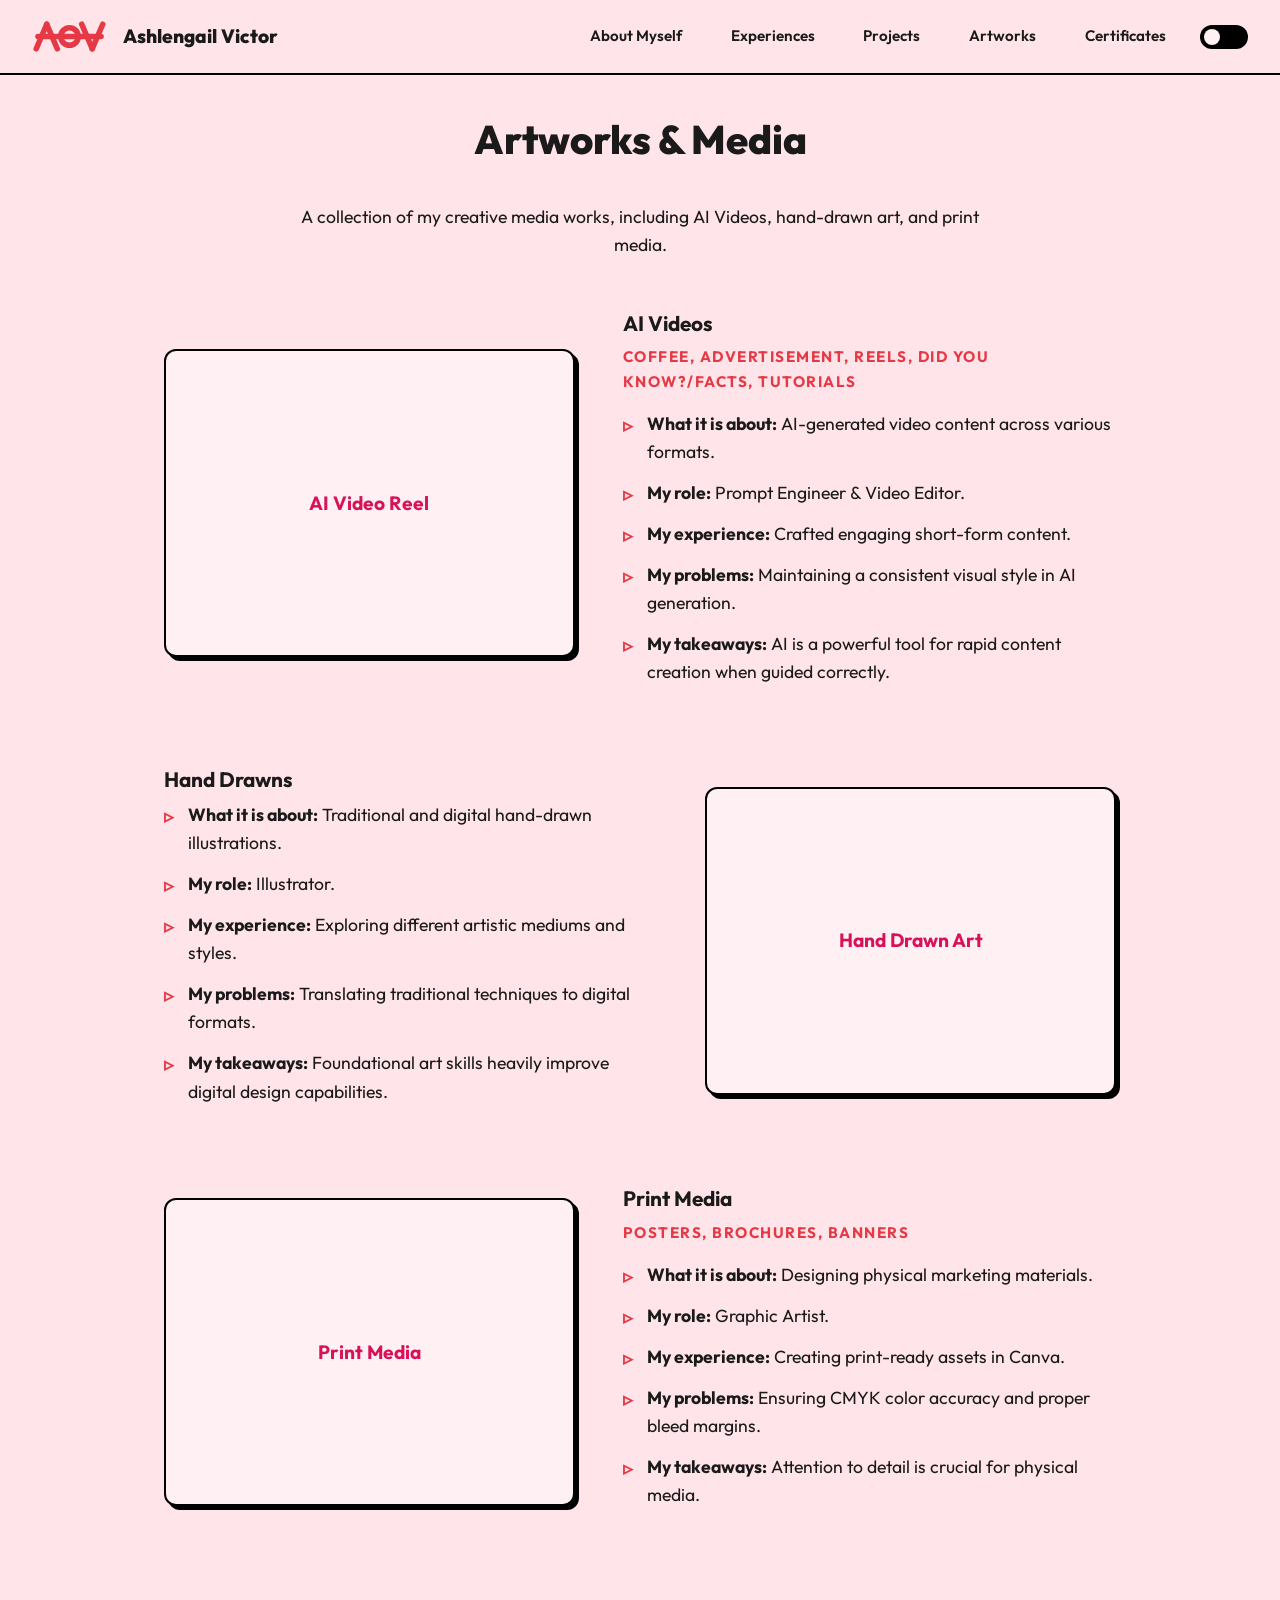
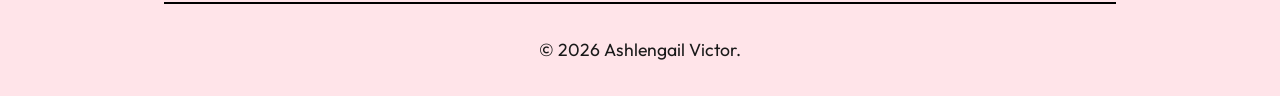
==== artworks.html @ 469a78cc "Replace header text with icons on mobile" ====
<!DOCTYPE html>
<html lang="en">
<head>
    <meta charset="UTF-8">
    <meta name="viewport" content="width=device-width, initial-scale=1.0">
    <title>Ashlengail Victor - Portfolio</title>
    <meta name="description" content="Portfolio of Ashlengail Victor, IT Professional & Front-End Developer.">
    <link rel="stylesheet" href="style.css">
    <link rel="preconnect" href="https://fonts.googleapis.com">
    <link rel="preconnect" href="https://fonts.gstatic.com" crossorigin>
    <link href="https://fonts.googleapis.com/css2?family=Outfit:wght@300;400;600;700;800&display=swap" rel="stylesheet">
</head>
<body>


    <!-- Sticky Header -->
    <nav class="sticky-header">
        <div class="header-left">
            <div class="header-logo" id="main-logo">
                <svg viewBox="0 0 210 100" xmlns="http://www.w3.org/2000/svg" class="av-svg-logo-static">
                    <path class="av-stroke-static" d="M 10,85 L 40,15" />
                    <path class="av-stroke-static" d="M 40,15 L 70,85" />
                    <circle class="av-stroke-static" cx="105" cy="50" r="25" />
                    <path class="av-stroke-static" d="M 140,15 L 170,85" />
                    <path class="av-stroke-static" d="M 170,85 L 200,15" />
                    <path class="av-stroke-static" d="M 15,50 L 195,50" />
                </svg>
            </div>
            <span class="header-name">Ashlengail Victor</span>
        </div>
        <div class="header-right">
            <a href="index.html" class="header-btn" title="About Myself"><span class="nav-text">About Myself</span><svg class="nav-icon" viewBox="0 0 24 24" fill="none" stroke="currentColor" stroke-width="2" stroke-linecap="round" stroke-linejoin="round"><path d="M20 21v-2a4 4 0 0 0-4-4H8a4 4 0 0 0-4 4v2"></path><circle cx="12" cy="7" r="4"></circle></svg></a>
            <a href="experience.html" class="header-btn" title="Experiences"><span class="nav-text">Experiences</span><svg class="nav-icon" viewBox="0 0 24 24" fill="none" stroke="currentColor" stroke-width="2" stroke-linecap="round" stroke-linejoin="round"><rect x="2" y="7" width="20" height="14" rx="2" ry="2"></rect><path d="M16 21V5a2 2 0 0 0-2-2h-4a2 2 0 0 0-2 2v16"></path></svg></a>
            <a href="projects.html" class="header-btn" title="Projects"><span class="nav-text">Projects</span><svg class="nav-icon" viewBox="0 0 24 24" fill="none" stroke="currentColor" stroke-width="2" stroke-linecap="round" stroke-linejoin="round"><polyline points="16 18 22 12 16 6"></polyline><polyline points="8 6 2 12 8 18"></polyline></svg></a>
            <a href="artworks.html" class="header-btn" title="Artworks"><span class="nav-text">Artworks</span><svg class="nav-icon" viewBox="0 0 24 24" fill="none" stroke="currentColor" stroke-width="2" stroke-linecap="round" stroke-linejoin="round"><circle cx="13.5" cy="5.5" r="2.5"></circle><circle cx="17.5" cy="10.5" r="2.5"></circle><circle cx="8.5" cy="7.5" r="2.5"></circle><circle cx="6.5" cy="12.5" r="2.5"></circle><path d="M12 2C6.5 2 2 6.5 2 12s4.5 10 10 10c.926 0 1.648-.746 1.648-1.688 0-.437-.18-.835-.437-1.125-.29-.289-.438-.652-.438-1.125a1.64 1.64 0 0 1 1.668-1.668h1.996c3.051 0 5.555-2.503 5.555-5.554C21.965 6.012 17.461 2 12 2z"></path></svg></a>
            <a href="certifications.html" class="header-btn" title="Certificates"><span class="nav-text">Certificates</span><svg class="nav-icon" viewBox="0 0 24 24" fill="none" stroke="currentColor" stroke-width="2" stroke-linecap="round" stroke-linejoin="round"><circle cx="12" cy="8" r="7"></circle><polyline points="8.21 13.89 7 23 12 20 17 23 15.79 13.88"></polyline></svg></a>
            <div class="theme-toggle">
                <label class="switch" aria-label="Toggle Dark Mode">
                    <input type="checkbox" id="darkModeToggle">
                    <span class="slider round"></span>
                </label>
            </div>
        </div>
    </nav>

    <div class="container">
        <main>


            <!-- Artworks Section -->
            <section class="section" id="artworks">
                <h3 class="page-title">Artworks & Media</h3>
                <p class="justified-text" style="text-align: center; max-width: 700px; margin: 0 auto 3rem auto;">A collection of my creative media works, including AI Videos, hand-drawn art, and print media.</p>

                <!-- AI Videos -->
                <div class="project-row">
                    <div class="project-image">
                        <div class="image-placeholder">AI Video Reel</div>
                    </div>
                    <div class="project-text">
                        <h4>AI Videos</h4>
                        <span class="subtitle">Coffee, Advertisement, Reels, Did you know?/Facts, Tutorials</span>
                        <ul class="styled-list">
                            <li><strong>What it is about:</strong> AI-generated video content across various formats.</li>
                            <li><strong>My role:</strong> Prompt Engineer & Video Editor.</li>
                            <li><strong>My experience:</strong> Crafted engaging short-form content.</li>
                            <li><strong>My problems:</strong> Maintaining a consistent visual style in AI generation.</li>
                            <li><strong>My takeaways:</strong> AI is a powerful tool for rapid content creation when guided correctly.</li>
                        </ul>
                    </div>
                </div>

                <!-- Hand Drawns -->
                <div class="project-row reverse">
                    <div class="project-image">
                        <div class="image-placeholder">Hand Drawn Art</div>
                    </div>
                    <div class="project-text">
                        <h4>Hand Drawns</h4>
                        <ul class="styled-list">
                            <li><strong>What it is about:</strong> Traditional and digital hand-drawn illustrations.</li>
                            <li><strong>My role:</strong> Illustrator.</li>
                            <li><strong>My experience:</strong> Exploring different artistic mediums and styles.</li>
                            <li><strong>My problems:</strong> Translating traditional techniques to digital formats.</li>
                            <li><strong>My takeaways:</strong> Foundational art skills heavily improve digital design capabilities.</li>
                        </ul>
                    </div>
                </div>

                <!-- Print Media -->
                <div class="project-row">
                    <div class="project-image">
                        <div class="image-placeholder">Print Media</div>
                    </div>
                    <div class="project-text">
                        <h4>Print Media</h4>
                        <span class="subtitle">Posters, Brochures, Banners</span>
                        <ul class="styled-list">
                            <li><strong>What it is about:</strong> Designing physical marketing materials.</li>
                            <li><strong>My role:</strong> Graphic Artist.</li>
                            <li><strong>My experience:</strong> Creating print-ready assets in Canva.</li>
                            <li><strong>My problems:</strong> Ensuring CMYK color accuracy and proper bleed margins.</li>
                            <li><strong>My takeaways:</strong> Attention to detail is crucial for physical media.</li>
                        </ul>
                    </div>
                </div>
            </section>


        </main>

        <footer>
            <p>&copy; 2026 Ashlengail Victor.</p>
        </footer>
    </div>
    
    <a href="#" id="backToTop" class="back-to-top" aria-label="Back to top">
        <svg width="24" height="24" viewBox="0 0 24 24" fill="none" stroke="currentColor" stroke-width="2" stroke-linecap="round" stroke-linejoin="round"><path d="M18 15l-6-6-6 6"/></svg>
    </a>
    <script src="script.js"></script>
</body>
</html>
---- style.css ----
/* Base Variables - Light Mode (Default) */
:root {
    /* Colors */
    --bg-color: #ffe4e9; /* Light pink background */
    --text-color: #1a1a1a;
    --accent-primary: #e63946; /* Red accent */
    --accent-secondary: #d81159; /* Deeper pink accent */
    --card-bg: #fff0f3;
    
    /* Borders & Shadows - Crisp & Sharp */
    --border-color: #000000;
    --border-width: 2px;
    --shadow-color: #000000;
    --shadow-offset: 4px;
    --border-radius: 12px;
    --text-shadow-color: #000000;
}

/* Dark Mode Variables */
[data-theme="dark"] {
    /* Colors */
    --bg-color: #0b0c10; /* Shade of black */
    --text-color: #f1f5f9;
    --accent-primary: #5eead4; /* Deep/bright teal */
    --accent-secondary: #7dd3fc; /* Light blue accent */
    --card-bg: #0f172a; /* Deep blueish black */
    
    /* Borders & Shadows */
    --border-color: #7dd3fc; /* High contrast blue/teal border */
    --shadow-color: #7dd3fc;
    --text-shadow-color: #020617; /* Very dark shadow for text contrast */
}

/* Global Reset */
* {
    box-sizing: border-box;
    margin: 0;
    padding: 0;
}

body {
    font-family: 'Outfit', sans-serif;
    background-color: var(--bg-color);
    color: var(--text-color);
    line-height: 1.6;
    transition: background-color 0.4s ease, color 0.4s ease;
}

.container {
    max-width: 1000px;
    margin: 0 auto;
    position: relative;
    padding: 2rem 1.5rem;
}

/* Startup Overlay Animation */
#startup-overlay {
    position: fixed;
    top: 0; left: 0; width: 100vw; height: 100vh;
    background: var(--bg-color);
    z-index: 10000;
    transition: opacity 0.5s ease;
}

.startup-logo-container {
    position: absolute;
    top: 50%;
    left: 50%;
    transform: translate(-50%, -50%);
    width: 240px;
    height: 150px;
    transition: all 0.6s cubic-bezier(0.25, 1, 0.5, 1);
}

.av-svg-logo {
    width: 100%;
    height: 100%;
    overflow: visible;
}

.av-stroke {
    fill: none;
    stroke: var(--accent-primary);
    stroke-width: 14;
    stroke-linecap: round;
    stroke-linejoin: round;
    stroke-dasharray: 200;
    stroke-dashoffset: 200;
    animation: drawStroke 0.4s ease forwards;
}

/* Stagger the drawing of the logo parts */
.av-leg-left { animation-delay: 0s; }
.av-leg-right { animation-delay: 0.1s; }
.av-o { animation-delay: 0.2s; }
.av-v-left { animation-delay: 0.3s; }
.av-v-right { animation-delay: 0.4s; }
.av-cross { animation-delay: 0.5s; }

@keyframes drawStroke {
    to { stroke-dashoffset: 0; }
}

.spin-animation {
    animation: spinWoosh 1s cubic-bezier(0.25, 1, 0.5, 1) forwards;
}

@keyframes spinWoosh {
    0% { transform: rotate(0deg); }
    100% { transform: rotate(1080deg); }
}

/* Sticky Header */
.sticky-header {
    position: sticky;
    top: 0;
    background-color: var(--bg-color);
    border-bottom: var(--border-width) solid var(--border-color);
    padding: 1rem 2rem;
    display: flex;
    justify-content: space-between;
    align-items: center;
    z-index: 1000;
    transition: background-color 0.4s ease, border-color 0.4s ease;
}

.header-left {
    display: flex;
    align-items: center;
    gap: 1rem;
}

.header-logo {
    width: 75px;
    height: 35px;
    cursor: pointer;
    transition: transform 0.5s ease;
    display: inline-block;
}

.header-logo:hover {
    transform: rotate(360deg);
}

.av-svg-logo-static {
    width: 100%;
    height: 100%;
    overflow: visible;
}

.av-stroke-static {
    fill: none;
    stroke: var(--accent-primary);
    stroke-width: 16;
    stroke-linecap: round;
    stroke-linejoin: round;
    transition: stroke 0.4s ease;
}

.header-name {
    font-weight: 800;
    font-size: 1.2rem;
}

.header-right {
    display: flex;
    align-items: center;
    gap: 1.2rem;
}

.header-btn {
    text-decoration: none;
    color: var(--text-color);
    font-weight: 600;
    border: var(--border-width) solid transparent;
    padding: 0.4rem 0.8rem;
    border-radius: 8px;
    transition: all 0.3s ease;
    font-size: 0.95rem;
}

.header-btn:hover {
    border-color: var(--border-color);
    background-color: var(--card-bg);
    box-shadow: 2px 2px 0 var(--shadow-color);
}

/* Typography */
h1 {
    font-size: 3.2rem;
    font-weight: 800;
    margin-bottom: 0.5rem;
    color: var(--accent-primary);
    letter-spacing: -1px;
    line-height: 1.2;
    transition: color 0.4s ease;
}

h2 {
    font-size: 1.5rem;
    font-weight: 600;
    margin-bottom: 1.5rem;
    color: var(--accent-secondary);
    transition: color 0.4s ease;
}

.page-title {
    font-size: 2.5rem;
    font-weight: 800;
    margin-bottom: 2rem;
    color: var(--text-color);
    text-align: center;
    display: block;
    transition: color 0.4s ease;
}

h4 {
    font-size: 1.3rem;
    font-weight: 700;
    margin-bottom: 0.3rem;
}

p {
    font-size: 1.1rem;
    font-weight: 400;
}

.justified-text {
    text-align: justify;
}

.subtitle {
    display: block;
    font-weight: 700;
    color: var(--accent-primary);
    margin-bottom: 1rem;
    font-size: 0.95rem;
    text-transform: uppercase;
    letter-spacing: 1.5px;
    transition: color 0.4s ease;
}

/* Illustrated Theme Styles */
.card {
    background-color: var(--card-bg);
    border: var(--border-width) solid var(--border-color);
    border-radius: var(--border-radius);
    padding: 2rem;
    box-shadow: var(--shadow-offset) var(--shadow-offset) 0 var(--shadow-color);
    transition: transform 0.2s ease, box-shadow 0.2s ease, background-color 0.4s ease, border-color 0.4s ease;
}

.card:hover {
    transform: translate(-2px, -2px);
    box-shadow: calc(var(--shadow-offset) + 2px) calc(var(--shadow-offset) + 2px) 0 var(--shadow-color);
}

.section {
    margin-bottom: 5rem;
}

/* Zig Zag Project Rows */
.project-row {
    display: flex;
    gap: 3rem;
    align-items: center;
    margin-bottom: 4rem;
}

.project-row.reverse {
    flex-direction: row-reverse;
}

.project-image {
    flex: 1;
}

.image-placeholder {
    width: 100%;
    aspect-ratio: 4/3;
    background-color: var(--card-bg);
    border: var(--border-width) solid var(--border-color);
    border-radius: var(--border-radius);
    box-shadow: var(--shadow-offset) var(--shadow-offset) 0 var(--shadow-color);
    display: flex;
    justify-content: center;
    align-items: center;
    font-weight: 700;
    color: var(--accent-secondary);
    font-size: 1.2rem;
    transition: background-color 0.4s ease, border-color 0.4s ease;
}

.project-text {
    flex: 1.2;
}

/* Layouts */
.grid-2 {
    display: grid;
    grid-template-columns: 1fr 1fr;
    gap: 2rem;
}

/* Lists */
.styled-list {
    list-style: none;
}

.styled-list li {
    position: relative;
    padding-left: 1.5rem;
    margin-bottom: 0.8rem;
    font-size: 1.1rem;
}

.styled-list li::before {
    content: "▹";
    position: absolute;
    left: 0;
    color: var(--accent-primary);
    font-weight: bold;
    font-size: 1.2rem;
    transition: color 0.4s ease;
}

/* Footer */
footer {
    text-align: center;
    margin-top: 4rem;
    padding-top: 2rem;
    border-top: var(--border-width) solid var(--border-color);
    font-weight: 600;
    transition: border-color 0.4s ease;
}

/* Theme Toggle Switch */
.theme-toggle {
    display: flex;
    align-items: center;
}

.switch {
    position: relative;
    display: inline-block;
    width: 48px;
    height: 24px;
}

.switch input {
    opacity: 0;
    width: 0;
    height: 0;
}

.slider {
    position: absolute;
    cursor: pointer;
    top: 0;
    left: 0;
    right: 0;
    bottom: 0;
    background-color: var(--border-color);
    transition: 0.4s;
    border-radius: 34px;
}

.slider:before {
    position: absolute;
    content: "";
    height: 16px;
    width: 16px;
    left: 4px;
    bottom: 4px;
    background-color: var(--card-bg);
    transition: 0.4s;
    border-radius: 50%;
}

input:checked + .slider {
    background-color: var(--accent-primary);
}

input:focus + .slider {
    box-shadow: 0 0 1px var(--accent-primary);
}

input:checked + .slider:before {
    transform: translateX(24px);
}

/* Responsive */
@media (max-width: 900px) {
    .project-row, .project-row.reverse {
        flex-direction: column;
        gap: 2rem;
    }
    .sticky-header {
        flex-direction: column;
        gap: 1rem;
    }
    .header-right {
        flex-wrap: wrap;
        justify-content: center;
    }
}
@media (max-width: 768px) {
    h1 { font-size: 2.8rem; }
    .grid-2 { grid-template-columns: 1fr; gap: 1.5rem; }
}
@media (max-width: 480px) {
    h1 { font-size: 2.3rem; }
    .page-title { font-size: 2rem; }
}

/* Back to Top Button */
.back-to-top {
    position: fixed;
    bottom: 30px;
    right: 30px;
    background-color: var(--accent-primary);
    color: white;
    width: 45px;
    height: 45px;
    border-radius: 50%;
    display: flex;
    align-items: center;
    justify-content: center;
    text-decoration: none;
    border: 2px solid var(--border-color);
    box-shadow: 2px 2px 0 var(--border-color);
    z-index: 1000;
    opacity: 0;
    visibility: hidden;
    transition: all 0.3s ease;
}
.back-to-top.visible {
    opacity: 1;
    visibility: visible;
}
.back-to-top:hover {
    transform: translateY(-4px);
    box-shadow: 4px 6px 0 var(--border-color);
}

/* Additional Mobile Fixes */
@media (max-width: 900px) {
    .sticky-header {
        padding: 1rem 1rem;
    }
}
@media (max-width: 768px) {
    .container {
        padding: 1.5rem 1rem;
    }
    .card {
        padding: 1.5rem;
    }
    .project-image img {
        width: 100%;
        height: auto;
    }
    .header-btn {
        padding: 0.3rem 0.6rem;
        font-size: 0.85rem;
    }
    .header-right {
        gap: 0.8rem;
    }
}
@media (max-width: 480px) {
    .container {
        padding: 1rem 0.8rem;
    }
    .card {
        padding: 1rem;
    }
    .styled-list li {
        font-size: 1rem;
    }
}

/* Icon Navigation Styles */
.nav-icon {
    display: none;
    width: 24px;
    height: 24px;
    vertical-align: middle;
}
.nav-text {
    display: inline;
}

@media (max-width: 900px) {
    .nav-text {
        display: none;
    }
    .nav-icon {
        display: block;
    }
    .header-right {
        gap: 1.2rem;
        flex-wrap: nowrap;
        justify-content: center;
        width: 100%;
    }
    .header-btn {
        padding: 0.5rem;
    }
}
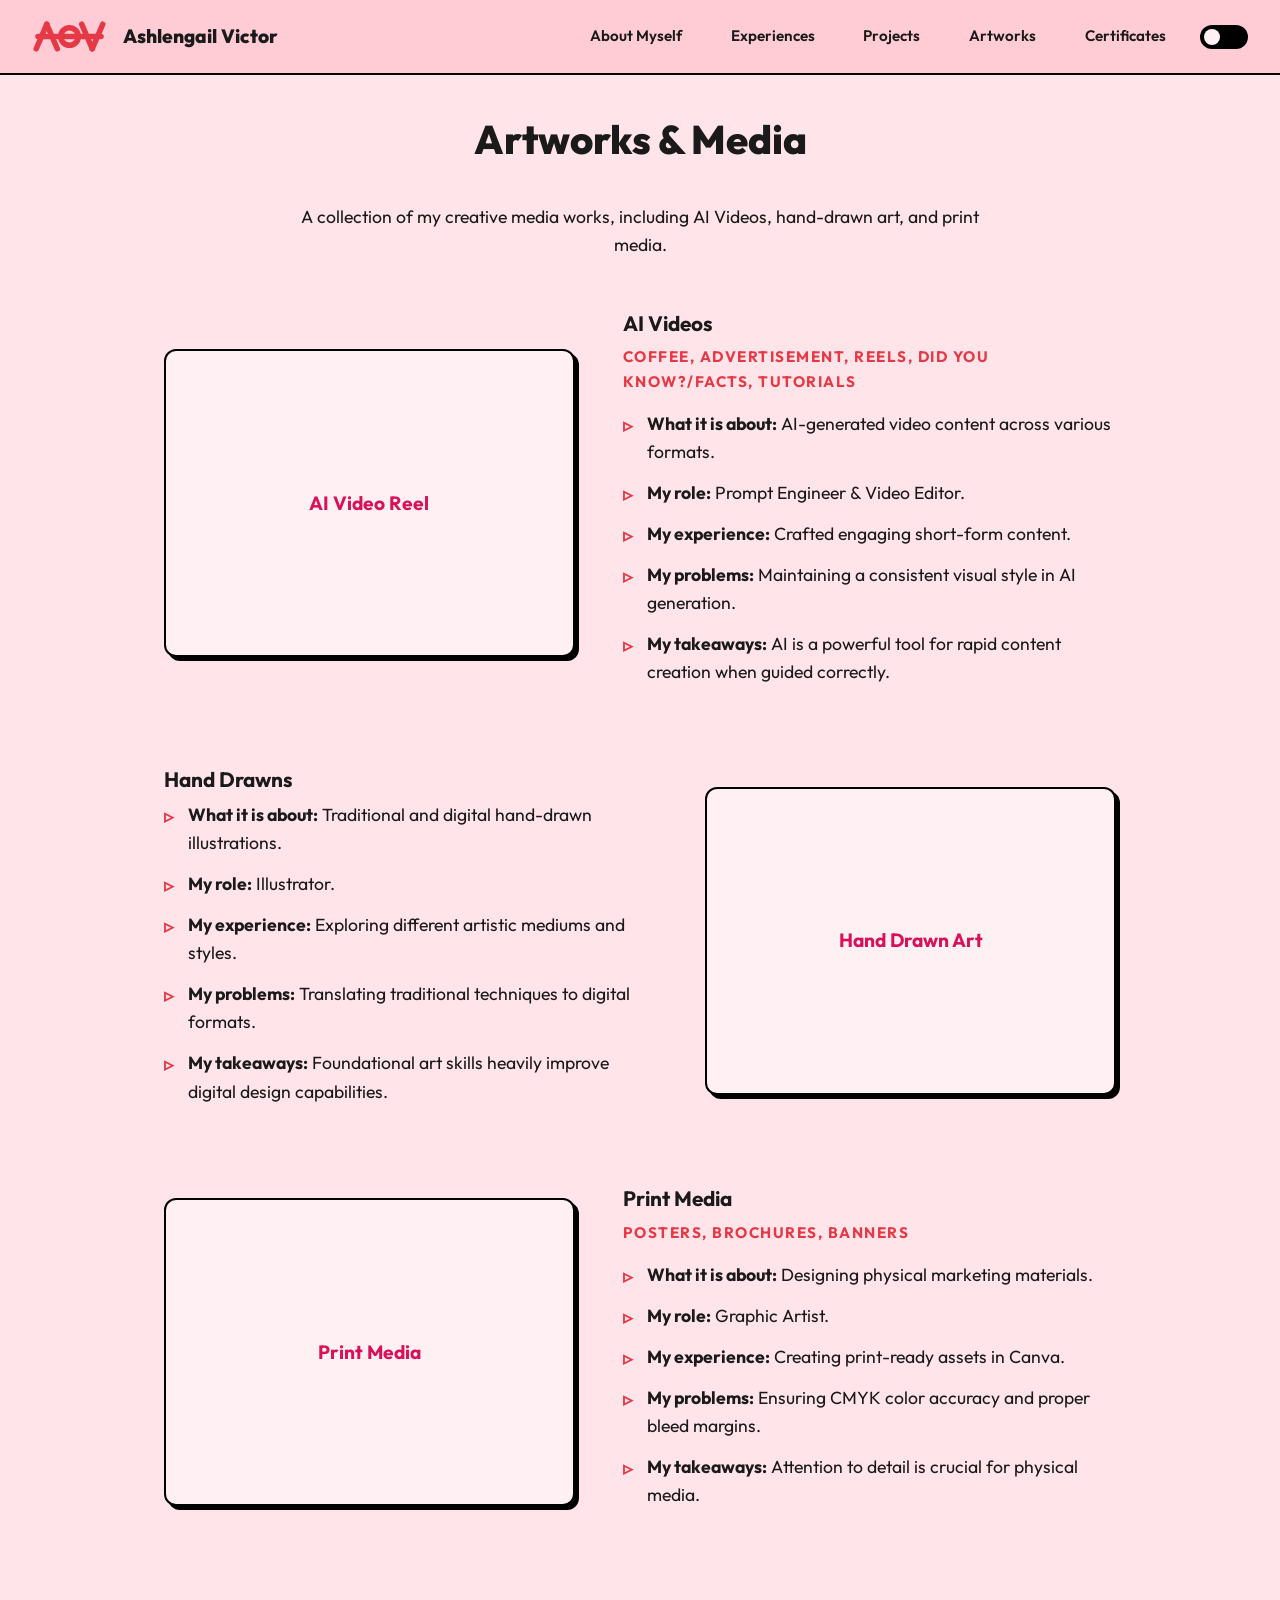
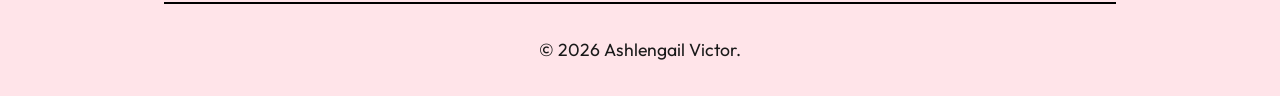
==== commit e88711df: "Fix dark mode FOUC (white flash) on page load" ====
--- a/artworks.html
+++ b/artworks.html
@@ -9,6 +9,11 @@
     <link rel="preconnect" href="https://fonts.googleapis.com">
     <link rel="preconnect" href="https://fonts.gstatic.com" crossorigin>
     <link href="https://fonts.googleapis.com/css2?family=Outfit:wght@300;400;600;700;800&display=swap" rel="stylesheet">
+    <script>
+        if (localStorage.getItem('theme') === 'dark') {
+            document.documentElement.setAttribute('data-theme', 'dark');
+        }
+    </script>
 </head>
 <body>
 
--- a/style.css
+++ b/style.css
@@ -2,6 +2,7 @@
 :root {
     /* Colors */
     --bg-color: #ffe4e9; /* Light pink background */
+    --header-bg: #ffccd5; /* Slightly darker pink for header */
     --text-color: #1a1a1a;
     --accent-primary: #e63946; /* Red accent */
     --accent-secondary: #d81159; /* Deeper pink accent */
@@ -20,6 +21,7 @@
 [data-theme="dark"] {
     /* Colors */
     --bg-color: #0b0c10; /* Shade of black */
+    --header-bg: #000000; /* Pure black for darker header */
     --text-color: #f1f5f9;
     --accent-primary: #5eead4; /* Deep/bright teal */
     --accent-secondary: #7dd3fc; /* Light blue accent */
@@ -114,7 +116,7 @@
 .sticky-header {
     position: sticky;
     top: 0;
-    background-color: var(--bg-color);
+    background-color: var(--header-bg);
     border-bottom: var(--border-width) solid var(--border-color);
     padding: 1rem 2rem;
     display: flex;
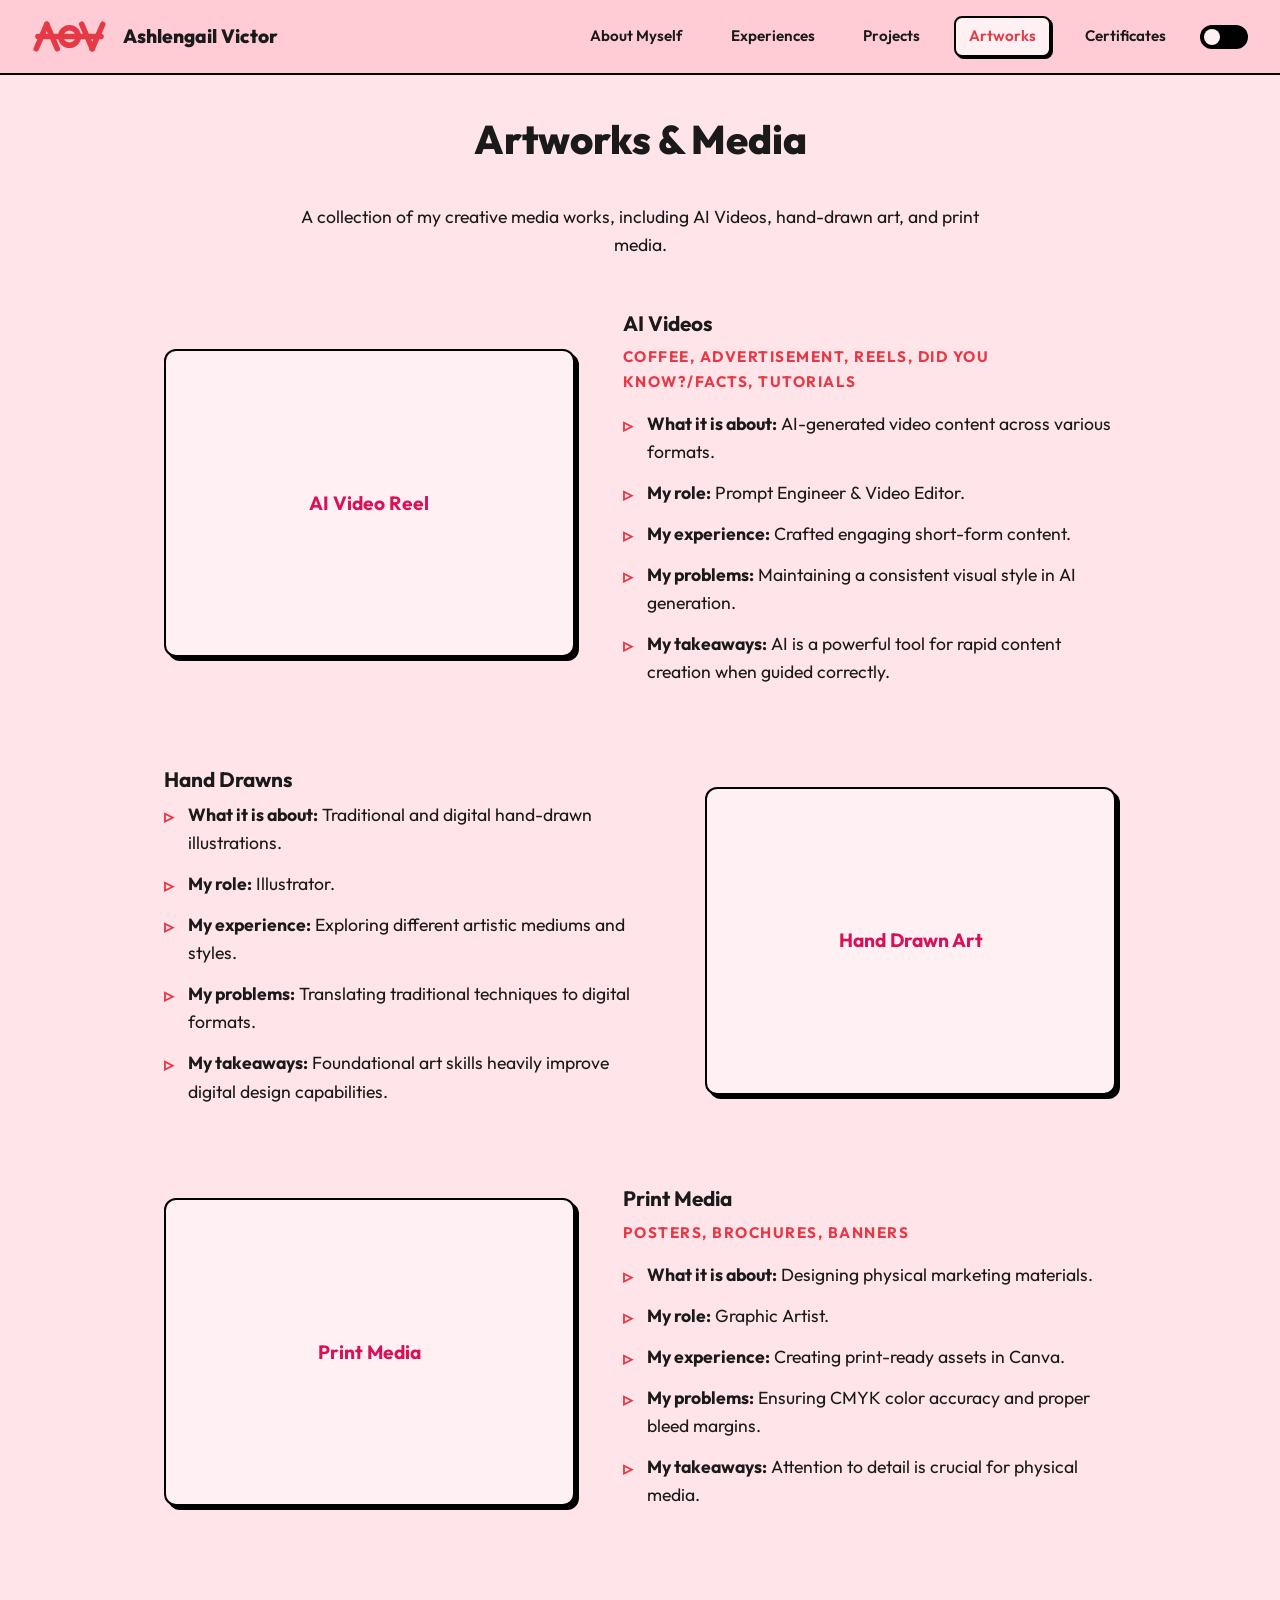
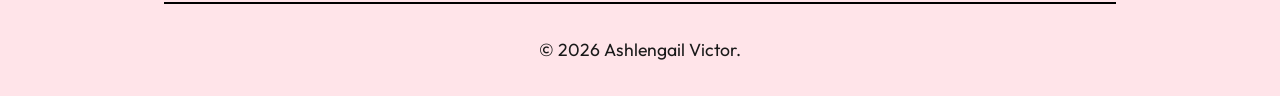
==== commit ac582dfe: "Add active state highlight to header navigation buttons" ====
--- a/artworks.html
+++ b/artworks.html
@@ -37,7 +37,7 @@
             <a href="index.html" class="header-btn" title="About Myself"><span class="nav-text">About Myself</span><svg class="nav-icon" viewBox="0 0 24 24" fill="none" stroke="currentColor" stroke-width="2" stroke-linecap="round" stroke-linejoin="round"><path d="M20 21v-2a4 4 0 0 0-4-4H8a4 4 0 0 0-4 4v2"></path><circle cx="12" cy="7" r="4"></circle></svg></a>
             <a href="experience.html" class="header-btn" title="Experiences"><span class="nav-text">Experiences</span><svg class="nav-icon" viewBox="0 0 24 24" fill="none" stroke="currentColor" stroke-width="2" stroke-linecap="round" stroke-linejoin="round"><rect x="2" y="7" width="20" height="14" rx="2" ry="2"></rect><path d="M16 21V5a2 2 0 0 0-2-2h-4a2 2 0 0 0-2 2v16"></path></svg></a>
             <a href="projects.html" class="header-btn" title="Projects"><span class="nav-text">Projects</span><svg class="nav-icon" viewBox="0 0 24 24" fill="none" stroke="currentColor" stroke-width="2" stroke-linecap="round" stroke-linejoin="round"><polyline points="16 18 22 12 16 6"></polyline><polyline points="8 6 2 12 8 18"></polyline></svg></a>
-            <a href="artworks.html" class="header-btn" title="Artworks"><span class="nav-text">Artworks</span><svg class="nav-icon" viewBox="0 0 24 24" fill="none" stroke="currentColor" stroke-width="2" stroke-linecap="round" stroke-linejoin="round"><circle cx="13.5" cy="5.5" r="2.5"></circle><circle cx="17.5" cy="10.5" r="2.5"></circle><circle cx="8.5" cy="7.5" r="2.5"></circle><circle cx="6.5" cy="12.5" r="2.5"></circle><path d="M12 2C6.5 2 2 6.5 2 12s4.5 10 10 10c.926 0 1.648-.746 1.648-1.688 0-.437-.18-.835-.437-1.125-.29-.289-.438-.652-.438-1.125a1.64 1.64 0 0 1 1.668-1.668h1.996c3.051 0 5.555-2.503 5.555-5.554C21.965 6.012 17.461 2 12 2z"></path></svg></a>
+            <a href="artworks.html" class="header-btn active" title="Artworks"><span class="nav-text">Artworks</span><svg class="nav-icon" viewBox="0 0 24 24" fill="none" stroke="currentColor" stroke-width="2" stroke-linecap="round" stroke-linejoin="round"><circle cx="13.5" cy="5.5" r="2.5"></circle><circle cx="17.5" cy="10.5" r="2.5"></circle><circle cx="8.5" cy="7.5" r="2.5"></circle><circle cx="6.5" cy="12.5" r="2.5"></circle><path d="M12 2C6.5 2 2 6.5 2 12s4.5 10 10 10c.926 0 1.648-.746 1.648-1.688 0-.437-.18-.835-.437-1.125-.29-.289-.438-.652-.438-1.125a1.64 1.64 0 0 1 1.668-1.668h1.996c3.051 0 5.555-2.503 5.555-5.554C21.965 6.012 17.461 2 12 2z"></path></svg></a>
             <a href="certifications.html" class="header-btn" title="Certificates"><span class="nav-text">Certificates</span><svg class="nav-icon" viewBox="0 0 24 24" fill="none" stroke="currentColor" stroke-width="2" stroke-linecap="round" stroke-linejoin="round"><circle cx="12" cy="8" r="7"></circle><polyline points="8.21 13.89 7 23 12 20 17 23 15.79 13.88"></polyline></svg></a>
             <div class="theme-toggle">
                 <label class="switch" aria-label="Toggle Dark Mode">
--- a/style.css
+++ b/style.css
@@ -181,10 +181,11 @@
     font-size: 0.95rem;
 }
 
-.header-btn:hover {
+.header-btn:hover, .header-btn.active {
     border-color: var(--border-color);
     background-color: var(--card-bg);
     box-shadow: 2px 2px 0 var(--shadow-color);
+    color: var(--accent-primary);
 }
 
 /* Typography */
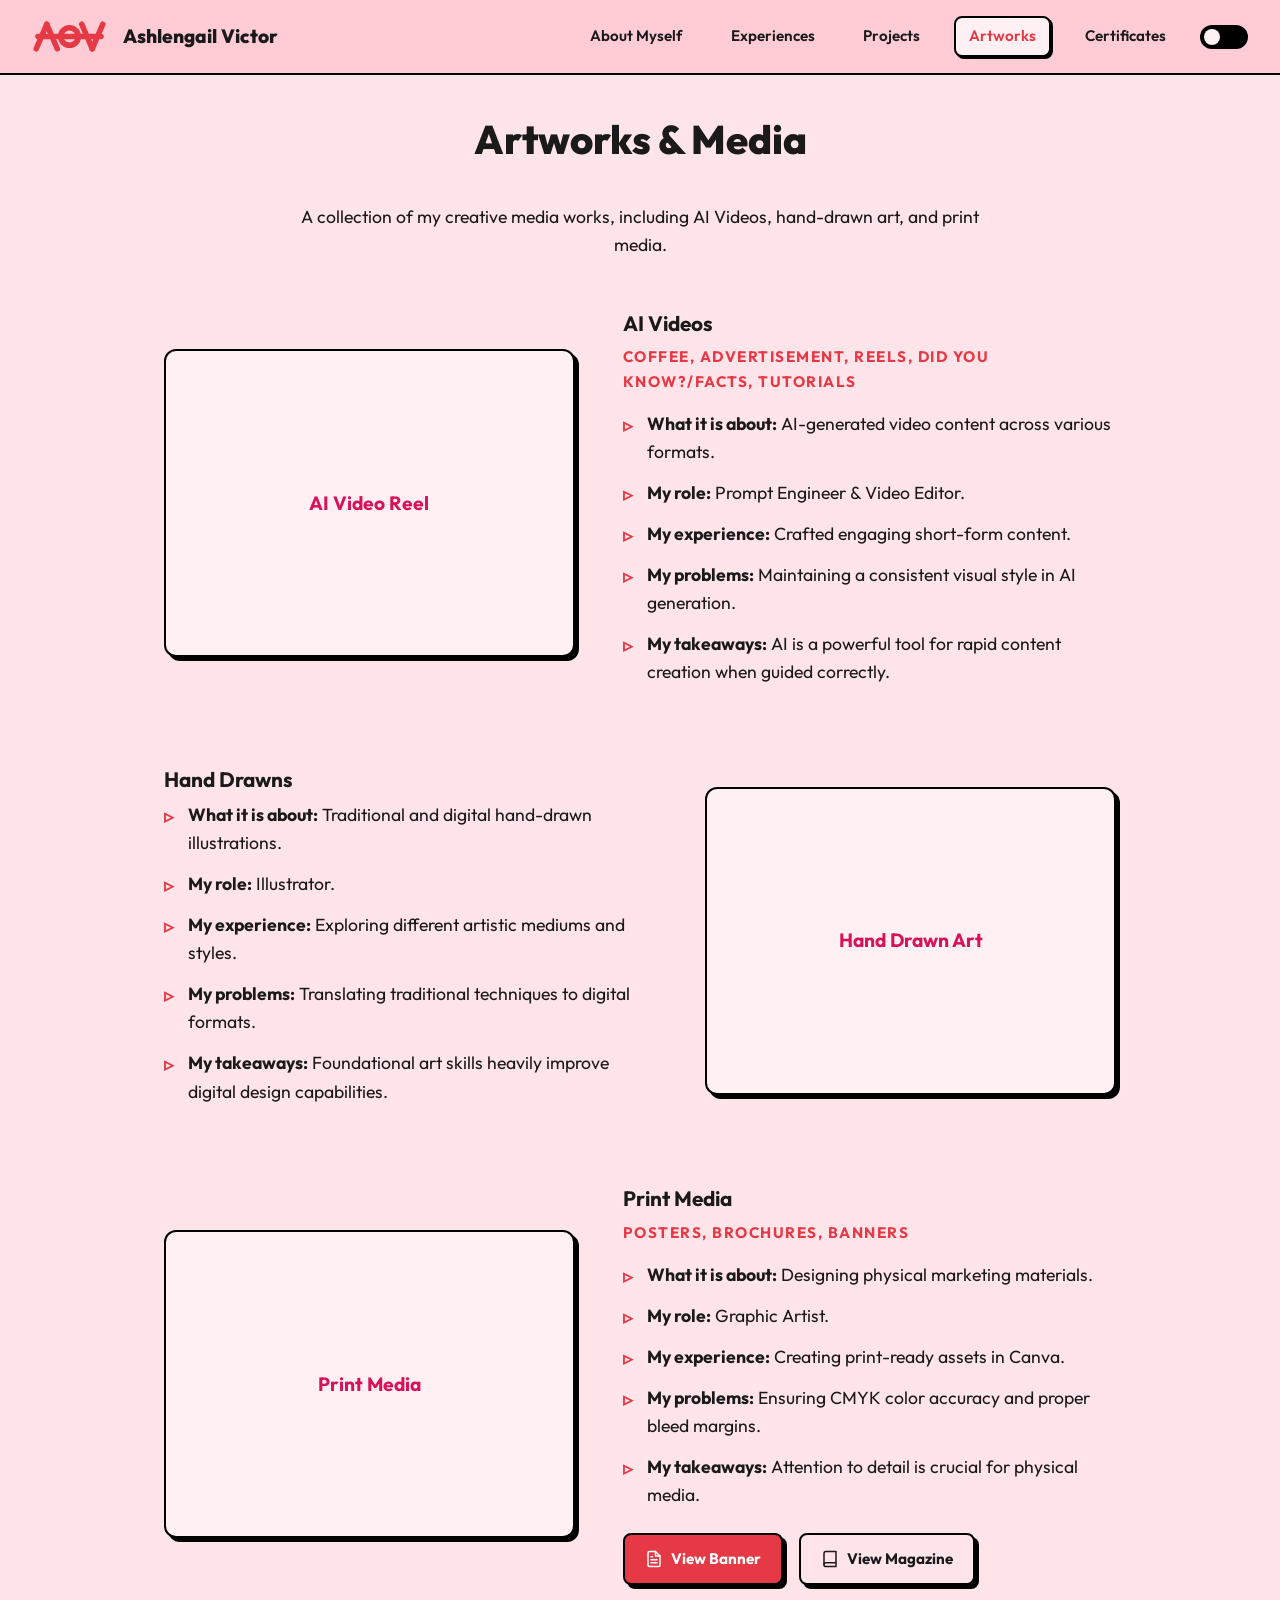
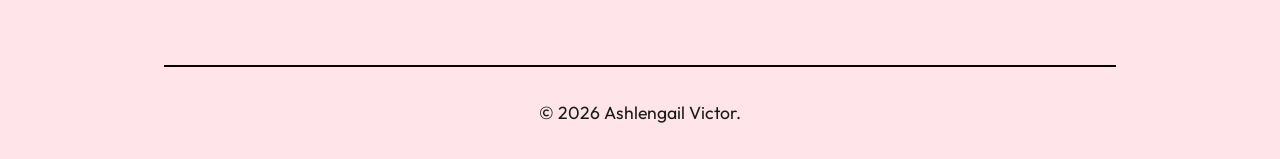
==== commit 22439d24: "Integrate new image assets and wireframes into portfolio pages" ====
--- a/artworks.html
+++ b/artworks.html
@@ -9,13 +9,13 @@
     <link rel="preconnect" href="https://fonts.googleapis.com">
     <link rel="preconnect" href="https://fonts.gstatic.com" crossorigin>
     <link href="https://fonts.googleapis.com/css2?family=Outfit:wght@300;400;600;700;800&display=swap" rel="stylesheet">
-    <script>
-        if (localStorage.getItem('theme') === 'dark') {
-            document.documentElement.setAttribute('data-theme', 'dark');
-        }
-    </script>
+    <script>
+        if (localStorage.getItem('theme') === 'dark') {
+            document.documentElement.setAttribute('data-theme', 'dark');
+        }
+    </script>
 </head>
-<body>
+<body class="preload">
 
 
     <!-- Sticky Header -->
@@ -107,6 +107,17 @@
                             <li><strong>My problems:</strong> Ensuring CMYK color accuracy and proper bleed margins.</li>
                             <li><strong>My takeaways:</strong> Attention to detail is crucial for physical media.</li>
                         </ul>
+                        
+                        <div style="margin-top: 1.5rem; display: flex; gap: 1rem; flex-wrap: wrap;">
+                            <a href="Sources/Artworks/Print%20Media/DISCERO%20banner.pdf" target="_blank" style="background-color: var(--accent-primary); color: #fff; border: 2px solid var(--border-color); box-shadow: 4px 4px 0 var(--border-color); padding: 0.75rem 1.25rem; text-decoration: none; font-weight: bold; font-size: 0.95rem; border-radius: 8px; display: inline-flex; align-items: center; gap: 8px; transition: all 0.2s ease; cursor: pointer;" onmouseover="this.style.transform='translate(-2px, -2px)'; this.style.boxShadow='6px 6px 0 var(--border-color)';" onmouseout="this.style.transform='translate(0, 0)'; this.style.boxShadow='4px 4px 0 var(--border-color)';">
+                                <svg width="18" height="18" viewBox="0 0 24 24" fill="none" stroke="currentColor" stroke-width="2" stroke-linecap="round" stroke-linejoin="round"><path d="M14 2H6a2 2 0 0 0-2 2v16a2 2 0 0 0 2 2h12a2 2 0 0 0 2-2V8z"></path><polyline points="14 2 14 8 20 8"></polyline><line x1="16" y1="13" x2="8" y2="13"></line><line x1="16" y1="17" x2="8" y2="17"></line><polyline points="10 9 9 9 8 9"></polyline></svg>
+                                View Banner
+                            </a>
+                            <a href="Sources/Artworks/Print%20Media/_MOCK%20MAGAZINE%20.pdf" target="_blank" style="background-color: var(--bg-color); color: var(--text-color); border: 2px solid var(--border-color); box-shadow: 4px 4px 0 var(--border-color); padding: 0.75rem 1.25rem; text-decoration: none; font-weight: bold; font-size: 0.95rem; border-radius: 8px; display: inline-flex; align-items: center; gap: 8px; transition: all 0.2s ease; cursor: pointer;" onmouseover="this.style.transform='translate(-2px, -2px)'; this.style.boxShadow='6px 6px 0 var(--border-color)';" onmouseout="this.style.transform='translate(0, 0)'; this.style.boxShadow='4px 4px 0 var(--border-color)';">
+                                <svg width="18" height="18" viewBox="0 0 24 24" fill="none" stroke="currentColor" stroke-width="2" stroke-linecap="round" stroke-linejoin="round"><path d="M4 19.5A2.5 2.5 0 0 1 6.5 17H20"></path><path d="M6.5 2H20v20H6.5A2.5 2.5 0 0 1 4 19.5v-15A2.5 2.5 0 0 1 6.5 2z"></path></svg>
+                                View Magazine
+                            </a>
+                        </div>
                     </div>
                 </div>
             </section>
--- a/style.css
+++ b/style.css
@@ -464,8 +464,12 @@
         height: auto;
     }
     .header-btn {
-        padding: 0.3rem 0.6rem;
-        font-size: 0.85rem;
+        display: flex;
+        justify-content: center;
+        align-items: center;
+        width: 36px;
+        height: 36px;
+        padding: 0;
     }
     .header-right {
         gap: 0.8rem;
@@ -508,6 +512,34 @@
         width: 100%;
     }
     .header-btn {
-        padding: 0.5rem;
+        display: flex;
+        justify-content: center;
+        align-items: center;
+        width: 40px;
+        height: 40px;
+        padding: 0;
     }
 }
+
+/* Prevent animations on page load */
+.preload * {
+    -webkit-transition: none !important;
+    -moz-transition: none !important;
+    -ms-transition: none !important;
+    -o-transition: none !important;
+    transition: none !important;
+}
+
+/* Resume and Scan Container */
+.resume-scan-container {
+    margin-top: 2rem;
+    display: flex;
+    gap: 2rem;
+    align-items: center;
+    flex-wrap: wrap;
+}
+@media (max-width: 900px) {
+    .resume-scan-container {
+        justify-content: center;
+    }
+}
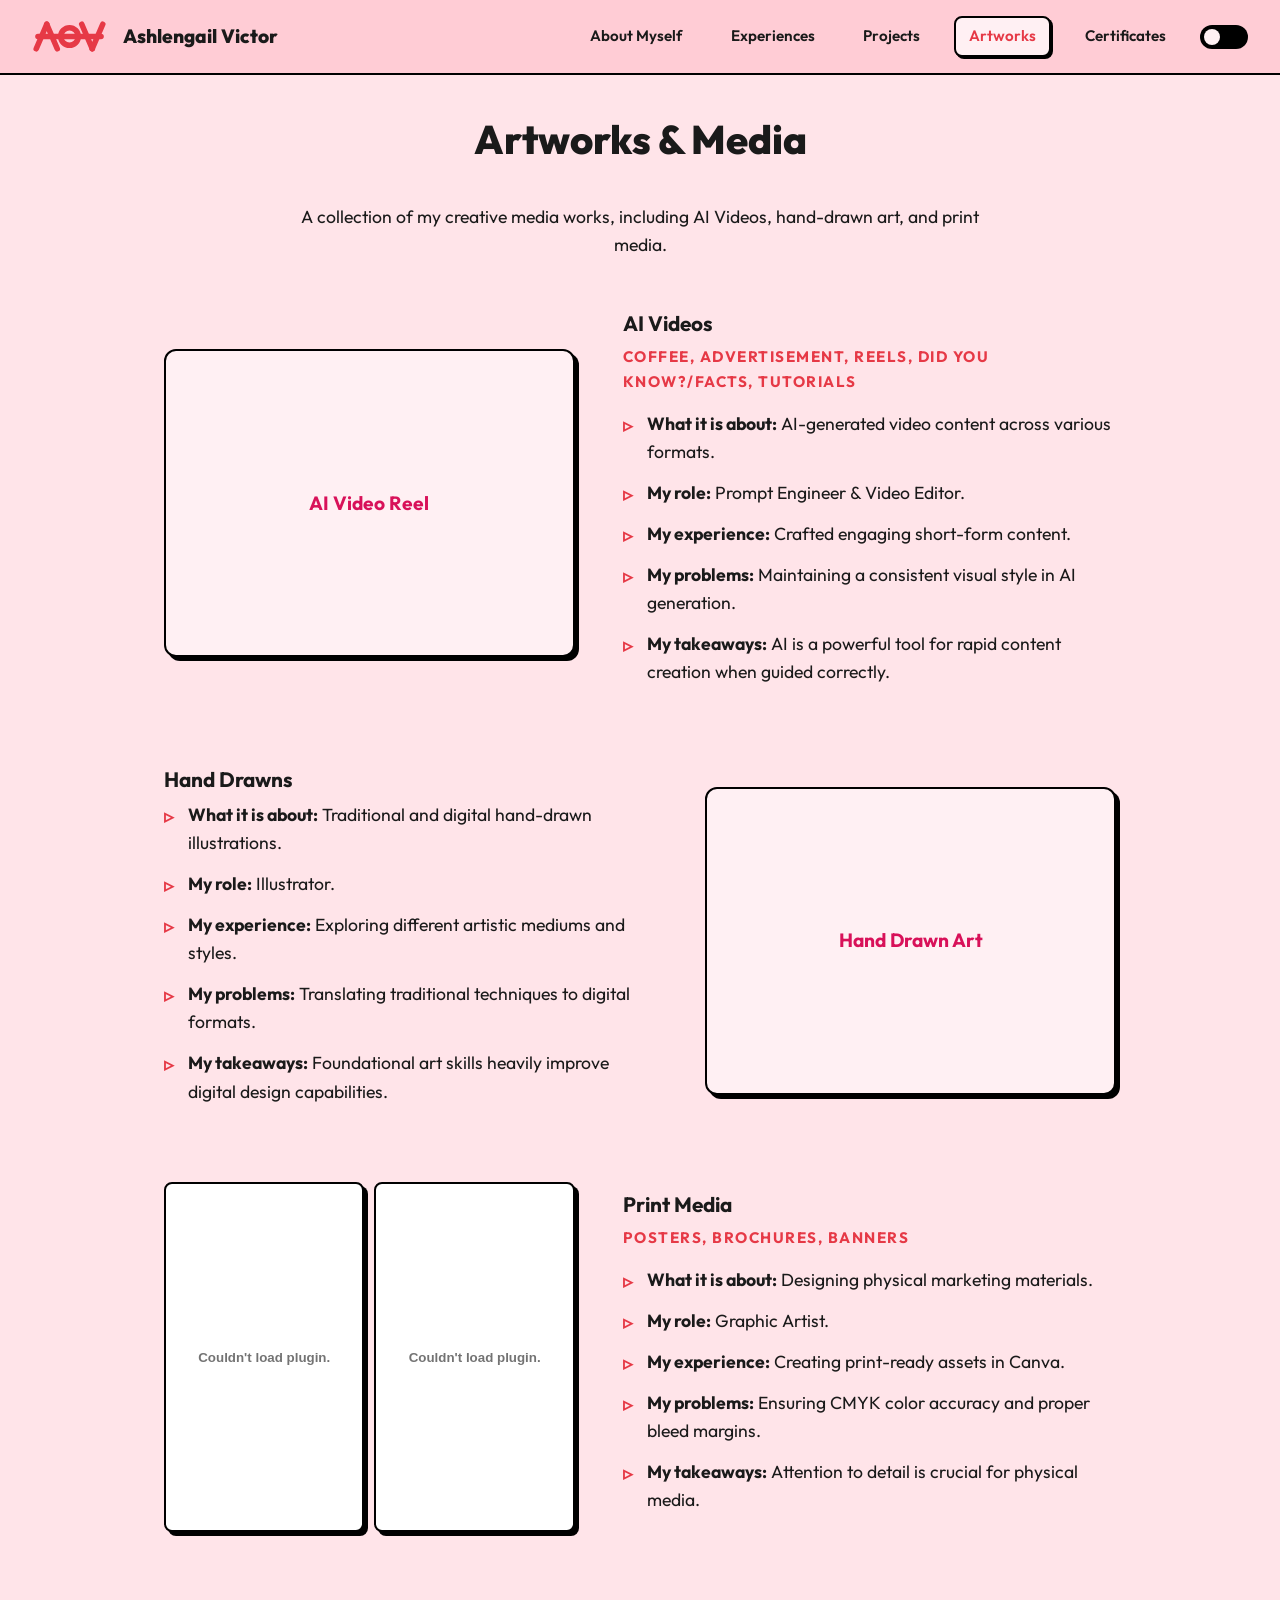
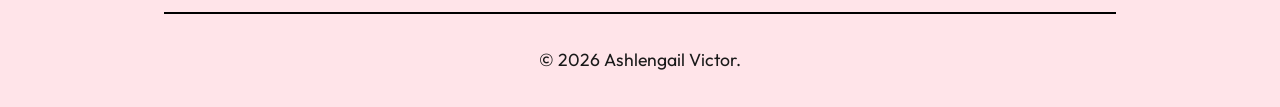
==== commit 4cce0895: "Add tabs for Wireframes and embed Print Media PDFs as a collage" ====
--- a/artworks.html
+++ b/artworks.html
@@ -94,8 +94,11 @@
 
                 <!-- Print Media -->
                 <div class="project-row">
-                    <div class="project-image">
-                        <div class="image-placeholder">Print Media</div>
+                    <div class="project-image" style="background: transparent; border: none; box-shadow: none; padding: 0;">
+                        <div style="display: grid; grid-template-columns: 1fr 1fr; gap: 10px; width: 100%; height: 350px;">
+                            <embed src="Sources/Artworks/Print Media/DISCERO banner.pdf#toolbar=0&navpanes=0&scrollbar=0" type="application/pdf" style="width: 100%; height: 100%; border: 2px solid var(--border-color); border-radius: 8px; box-shadow: 4px 4px 0 var(--border-color); background: #fff;">
+                            <embed src="Sources/Artworks/Print Media/_MOCK MAGAZINE .pdf#toolbar=0&navpanes=0&scrollbar=0" type="application/pdf" style="width: 100%; height: 100%; border: 2px solid var(--border-color); border-radius: 8px; box-shadow: 4px 4px 0 var(--border-color); background: #fff;">
+                        </div>
                     </div>
                     <div class="project-text">
                         <h4>Print Media</h4>
@@ -108,16 +111,6 @@
                             <li><strong>My takeaways:</strong> Attention to detail is crucial for physical media.</li>
                         </ul>
                         
-                        <div style="margin-top: 1.5rem; display: flex; gap: 1rem; flex-wrap: wrap;">
-                            <a href="Sources/Artworks/Print%20Media/DISCERO%20banner.pdf" target="_blank" style="background-color: var(--accent-primary); color: #fff; border: 2px solid var(--border-color); box-shadow: 4px 4px 0 var(--border-color); padding: 0.75rem 1.25rem; text-decoration: none; font-weight: bold; font-size: 0.95rem; border-radius: 8px; display: inline-flex; align-items: center; gap: 8px; transition: all 0.2s ease; cursor: pointer;" onmouseover="this.style.transform='translate(-2px, -2px)'; this.style.boxShadow='6px 6px 0 var(--border-color)';" onmouseout="this.style.transform='translate(0, 0)'; this.style.boxShadow='4px 4px 0 var(--border-color)';">
-                                <svg width="18" height="18" viewBox="0 0 24 24" fill="none" stroke="currentColor" stroke-width="2" stroke-linecap="round" stroke-linejoin="round"><path d="M14 2H6a2 2 0 0 0-2 2v16a2 2 0 0 0 2 2h12a2 2 0 0 0 2-2V8z"></path><polyline points="14 2 14 8 20 8"></polyline><line x1="16" y1="13" x2="8" y2="13"></line><line x1="16" y1="17" x2="8" y2="17"></line><polyline points="10 9 9 9 8 9"></polyline></svg>
-                                View Banner
-                            </a>
-                            <a href="Sources/Artworks/Print%20Media/_MOCK%20MAGAZINE%20.pdf" target="_blank" style="background-color: var(--bg-color); color: var(--text-color); border: 2px solid var(--border-color); box-shadow: 4px 4px 0 var(--border-color); padding: 0.75rem 1.25rem; text-decoration: none; font-weight: bold; font-size: 0.95rem; border-radius: 8px; display: inline-flex; align-items: center; gap: 8px; transition: all 0.2s ease; cursor: pointer;" onmouseover="this.style.transform='translate(-2px, -2px)'; this.style.boxShadow='6px 6px 0 var(--border-color)';" onmouseout="this.style.transform='translate(0, 0)'; this.style.boxShadow='4px 4px 0 var(--border-color)';">
-                                <svg width="18" height="18" viewBox="0 0 24 24" fill="none" stroke="currentColor" stroke-width="2" stroke-linecap="round" stroke-linejoin="round"><path d="M4 19.5A2.5 2.5 0 0 1 6.5 17H20"></path><path d="M6.5 2H20v20H6.5A2.5 2.5 0 0 1 4 19.5v-15A2.5 2.5 0 0 1 6.5 2z"></path></svg>
-                                View Magazine
-                            </a>
-                        </div>
                     </div>
                 </div>
             </section>
--- a/style.css
+++ b/style.css
@@ -543,3 +543,39 @@
         justify-content: center;
     }
 }
+
+ . p r o j e c t - t a b   { 
+         b a c k g r o u n d - c o l o r :   v a r ( - - b g - c o l o r ) ; 
+         c o l o r :   v a r ( - - t e x t - c o l o r ) ; 
+         b o r d e r :   2 p x   s o l i d   v a r ( - - b o r d e r - c o l o r ) ; 
+         b o x - s h a d o w :   4 p x   4 p x   0   v a r ( - - b o r d e r - c o l o r ) ; 
+         p a d d i n g :   0 . 7 5 r e m   1 . 5 r e m ; 
+         f o n t - s i z e :   1 r e m ; 
+         f o n t - w e i g h t :   b o l d ; 
+         b o r d e r - r a d i u s :   8 p x ; 
+         c u r s o r :   p o i n t e r ; 
+         t r a n s i t i o n :   a l l   0 . 2 s   e a s e ; 
+         f o n t - f a m i l y :   ' O u t f i t ' ,   s a n s - s e r i f ; 
+ } 
+ . p r o j e c t - t a b : h o v e r   { 
+         t r a n s f o r m :   t r a n s l a t e ( - 2 p x ,   - 2 p x ) ; 
+         b o x - s h a d o w :   6 p x   6 p x   0   v a r ( - - b o r d e r - c o l o r ) ; 
+ } 
+ . p r o j e c t - t a b . a c t i v e   { 
+         b a c k g r o u n d - c o l o r :   v a r ( - - a c c e n t - p r i m a r y ) ; 
+         c o l o r :   # f f f ; 
+ } 
+ . t a b - c o n t e n t   { 
+         d i s p l a y :   n o n e ; 
+         a n i m a t i o n :   f a d e I n   0 . 3 s   e a s e ; 
+ } 
+ . t a b - c o n t e n t . a c t i v e   { 
+         d i s p l a y :   b l o c k ; 
+ } 
+ @ k e y f r a m e s   f a d e I n   { 
+         f r o m   {   o p a c i t y :   0 ;   t r a n s f o r m :   t r a n s l a t e Y ( 1 0 p x ) ;   } 
+         t o   {   o p a c i t y :   1 ;   t r a n s f o r m :   t r a n s l a t e Y ( 0 ) ;   } 
+ } 
+ + 
+ 
